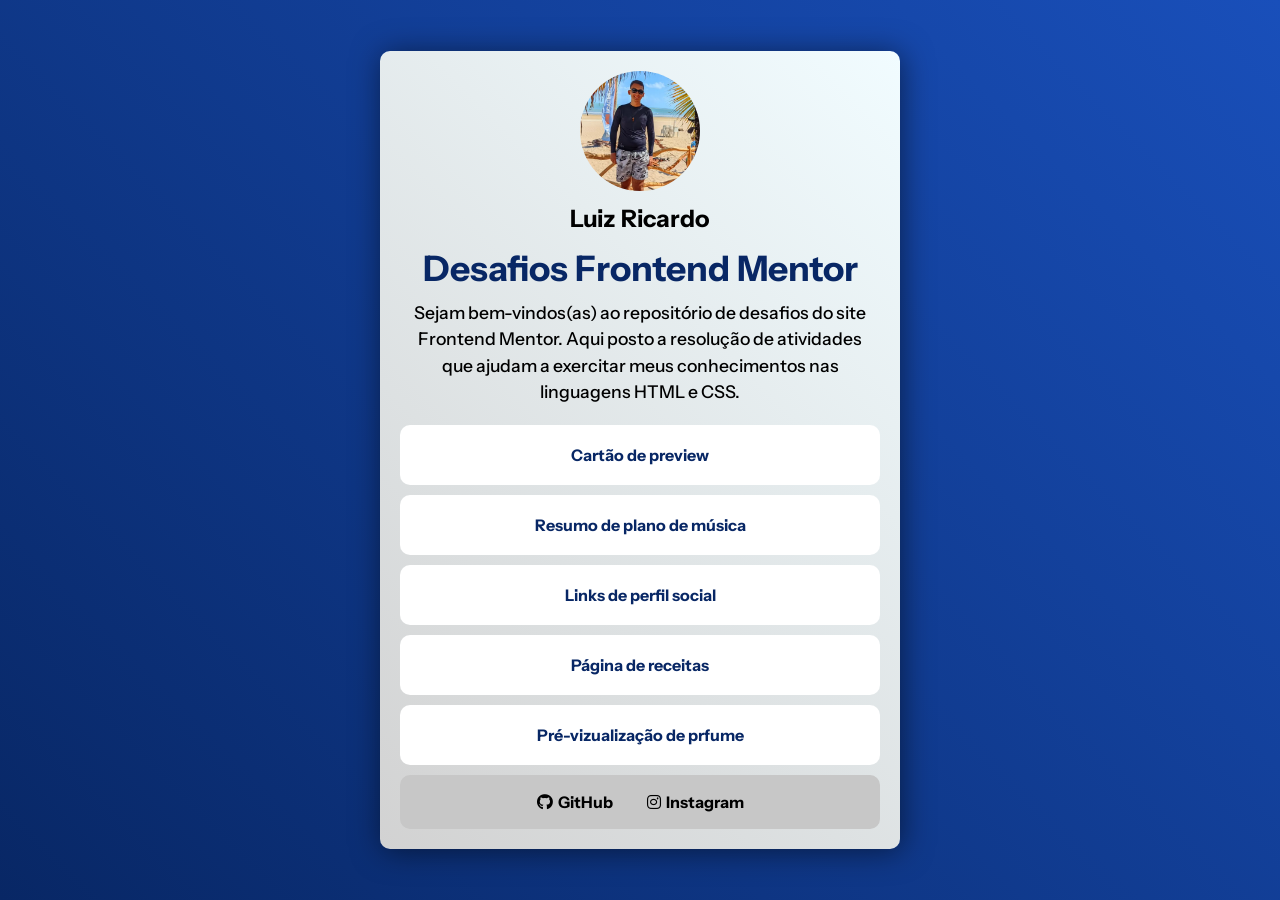
==== index.html @ e9e6342b "Organização dos arquivos da página inicial e ajustes no arredondamento de cantos dos links de redes " ====
<!DOCTYPE html>
<html lang="pt-br">
<head>
    <meta charset="UTF-8">
    <meta name="viewport" content="width=device-width, initial-scale=1.0">
    <title>Repositório de Desafios do Frontend Mentor</title>

    <link rel="stylesheet" href="pagina-inicial/style.css">
    <link rel="stylesheet" href="pagina-inicial/media-query.css">
    <link rel="stylesheet" href="https://cdnjs.cloudflare.com/ajax/libs/font-awesome/6.7.2/css/all.min.css">
    <link rel="shortcut icon" href="pagina-inicial/favicon.jpg" type="image/x-icon">
</head>
<body>
    <section>
        <img src="pagina-inicial/foto-perfil.png" alt="Foto de perfil">

        <p class="nome">Luiz Ricardo</p>

        <h1>Desafios Frontend Mentor</h1>

        <p>Sejam bem-vindos(as) ao repositório de desafios do site Frontend Mentor. Aqui posto a resolução de atividades que ajudam a exercitar meus conhecimentos nas linguagens HTML e CSS.</p>

        <a href="https://luizricardo08.github.io/DESAFIOS-FRONTEND-MENTOR/carao-de-preview-blog/" target="_blank">Cartão de preview</a>

        <a href="https://luizricardo08.github.io/DESAFIOS-FRONTEND-MENTOR/componente-de-resumo-de-pedido/" target="_blank">Resumo de plano de música</a>

        <a href="https://luizricardo08.github.io/DESAFIOS-FRONTEND-MENTOR/links-de-perfil-social/" target="_blank">Links de perfil social</a>

        <a href="https://luizricardo08.github.io/DESAFIOS-FRONTEND-MENTOR/pagina-de-receitas/" target="_blank">Página de receitas</a>

        <a href="https://luizricardo08.github.io/DESAFIOS-FRONTEND-MENTOR/pre-vizualizacao-perfume/" target="_blank">Pré-vizualização de prfume</a>

        <div class="social">
            <div class="links">
                <a href="https://github.com/LuizRicardo08" target="_blank"><i class="fa-brands fa-github"></i>GitHub</a>

                <a href="https://www.instagram.com/lricardo.psm/" target="_blank"><i class="fa-brands fa-instagram"></i>Instagram</a>
            </div>
        </div>
    </section>
</body>
</html>
---- pagina-inicial/style.css ----
@charset "UTF-8";

@import url('https://fonts.googleapis.com/css2?family=Instrument+Sans:ital,wght@0,400..700;1,400..700&display=swap');

:root{
    --cor1--gradiente: #D2D2D2;
    --cor2-gradiente: #F1FCFF;
    --cor-destaque: #082765;
    --cor-sombra: hsla(217, 100%, 16%, 0.403);
    --cor-sombra-celular: rgba(0, 0, 0, 0.504);
    --cor-social: rgb(199, 199, 199);

    --fonte-principal: "Instrument Sans", sans-serif;
}

* {
    padding: 0px;
    margin: 0px;
    font-family: Arial, Helvetica, sans-serif;
    box-sizing: border-box;
}

body{
    display: flex;
    justify-content: center;
    align-items: center;
    
    min-height: 100vh;
    background-color: var(--cor-destaque);
}

img{
    display: block;
    border-radius: 100%;
    height: 120px;
    margin: auto;
}

section{
    background-image: linear-gradient(45deg, var(--cor1--gradiente), var(--cor2-gradiente));
    padding: 20px;
    border-radius: 10px;
    margin: 20px;
    box-shadow: 2px 2px 30px var(--cor-sombra-celular);
    max-width: 610px;
}

.nome{
    font-weight: 900;
    font-size: 1.5em;
}

section h1{
    font-family: var(--fonte-principal);
    color: var(--cor-destaque);
    font-size: 2.2em;
    text-align: center;
    font-weight: bolder;
    padding-left: 5px;
    padding-right: 5px;
}

section p{
    font-family: var(--fonte-principal);
    line-height: 1.5em;
    padding: 10px;
    font-weight: 500;
    text-align: center;
    max-width: 480px;
    font-size: 1.1em;
}

section > a{
    display: block;
    text-decoration: none;
    color: var(--cor-destaque);
    font-family: var(--fonte-principal);
    font-weight: 700;
    background-color: white;
    width: 100%;
    text-align: center;
    padding: 20px;
    margin-top: 10px;
    border-radius: 10px;
    transition: 0.3s;
}

section a:hover{
    background-color: var(--cor-destaque);
    color: white;
    box-shadow: 0px 0px 20px var(--cor-sombra);
}

.social{
    text-align: center;
    width: 100%;
    padding: 10px;
    background-color: var(--cor-social);
    margin-top: 10px;
    border-radius: 10px;
}

.social a{
    font-family: var(--fonte-principal);
    text-decoration: none;
    color: black;
    font-weight: 800;
    padding: 7px;
    border-radius: 7px;
    transition: 0.3s;
}

.social a:hover{
    background-color: black;
    color: white;
}

.social i{
    padding-right: 5px;
}

.links{
    display: flex;
    justify-content: center;
    gap: clamp(0px, 2vw, 20px);
}
---- pagina-inicial/media-query.css ----
@charset "UTF-8";

:root{
    --cor-grdiente1: #082765;
    --cor-grdiente2: #194fba;
}

@media screen and (min-width: 650px){
    body{
        background-image: linear-gradient(45deg, var(--cor-grdiente1), var(--cor-grdiente2));
    }
}
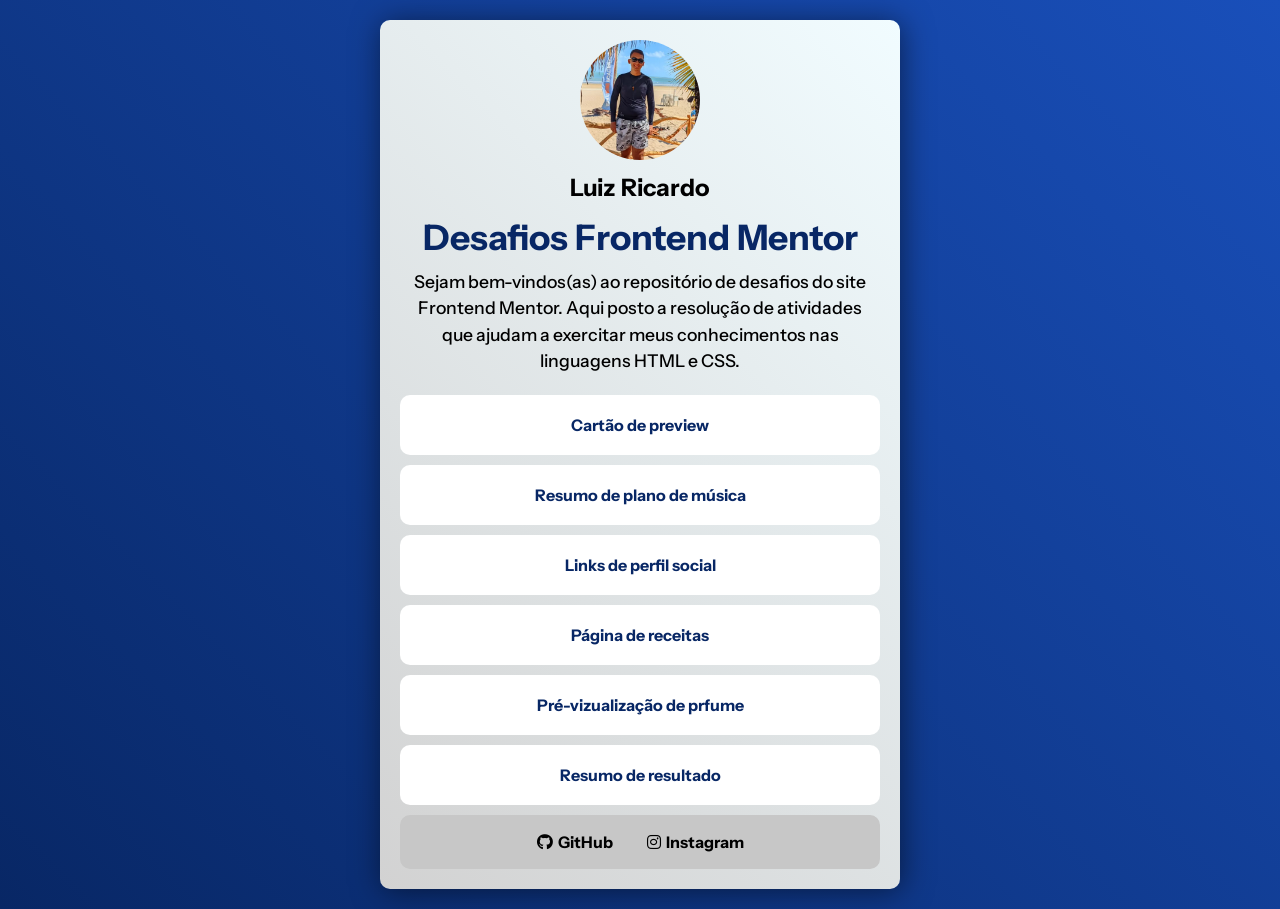
==== commit 56fddbc5: "Adição de novo desafio." ====
--- a/index.html
+++ b/index.html
@@ -30,6 +30,8 @@
 
         <a href="https://luizricardo08.github.io/DESAFIOS-FRONTEND-MENTOR/pre-vizualizacao-perfume/" target="_blank">Pré-vizualização de prfume</a>
 
+        <a href="https://luizricardo08.github.io/DESAFIOS-FRONTEND-MENTOR/resumo-de-resultado/" target="_blank">Resumo de resultado</a>
+
         <div class="social">
             <div class="links">
                 <a href="https://github.com/LuizRicardo08" target="_blank"><i class="fa-brands fa-github"></i>GitHub</a>
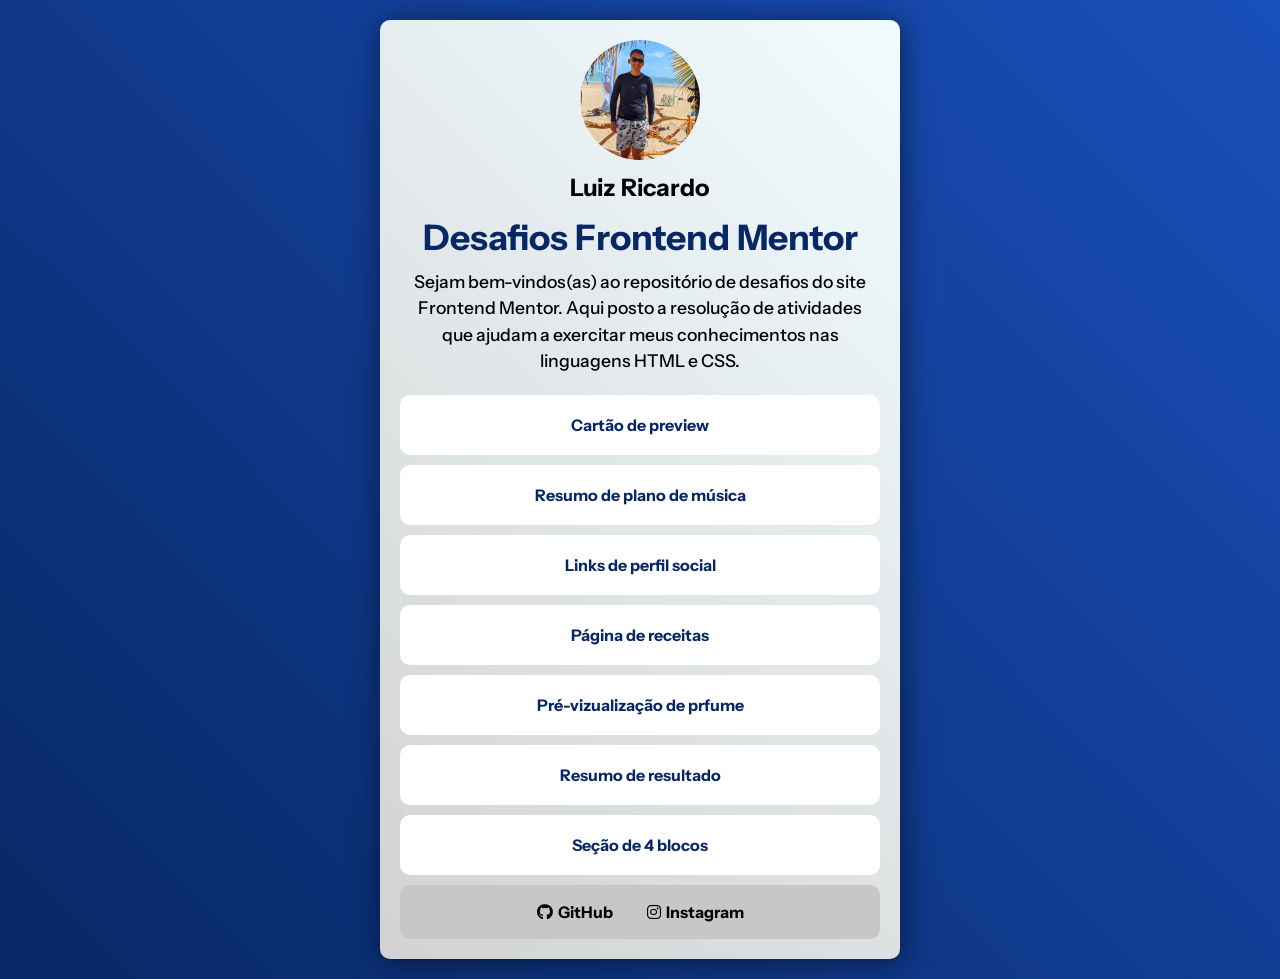
==== commit 6217f01c: "Atualização do index" ====
--- a/index.html
+++ b/index.html
@@ -32,6 +32,8 @@
 
         <a href="https://luizricardo08.github.io/DESAFIOS-FRONTEND-MENTOR/resumo-de-resultado/" target="_blank">Resumo de resultado</a>
 
+        <a href="https://luizricardo08.github.io/DESAFIOS-FRONTEND-MENTOR/secao-de-4-cartoes/" target="_blank">Seção de 4 blocos</a>
+
         <div class="social">
             <div class="links">
                 <a href="https://github.com/LuizRicardo08" target="_blank"><i class="fa-brands fa-github"></i>GitHub</a>
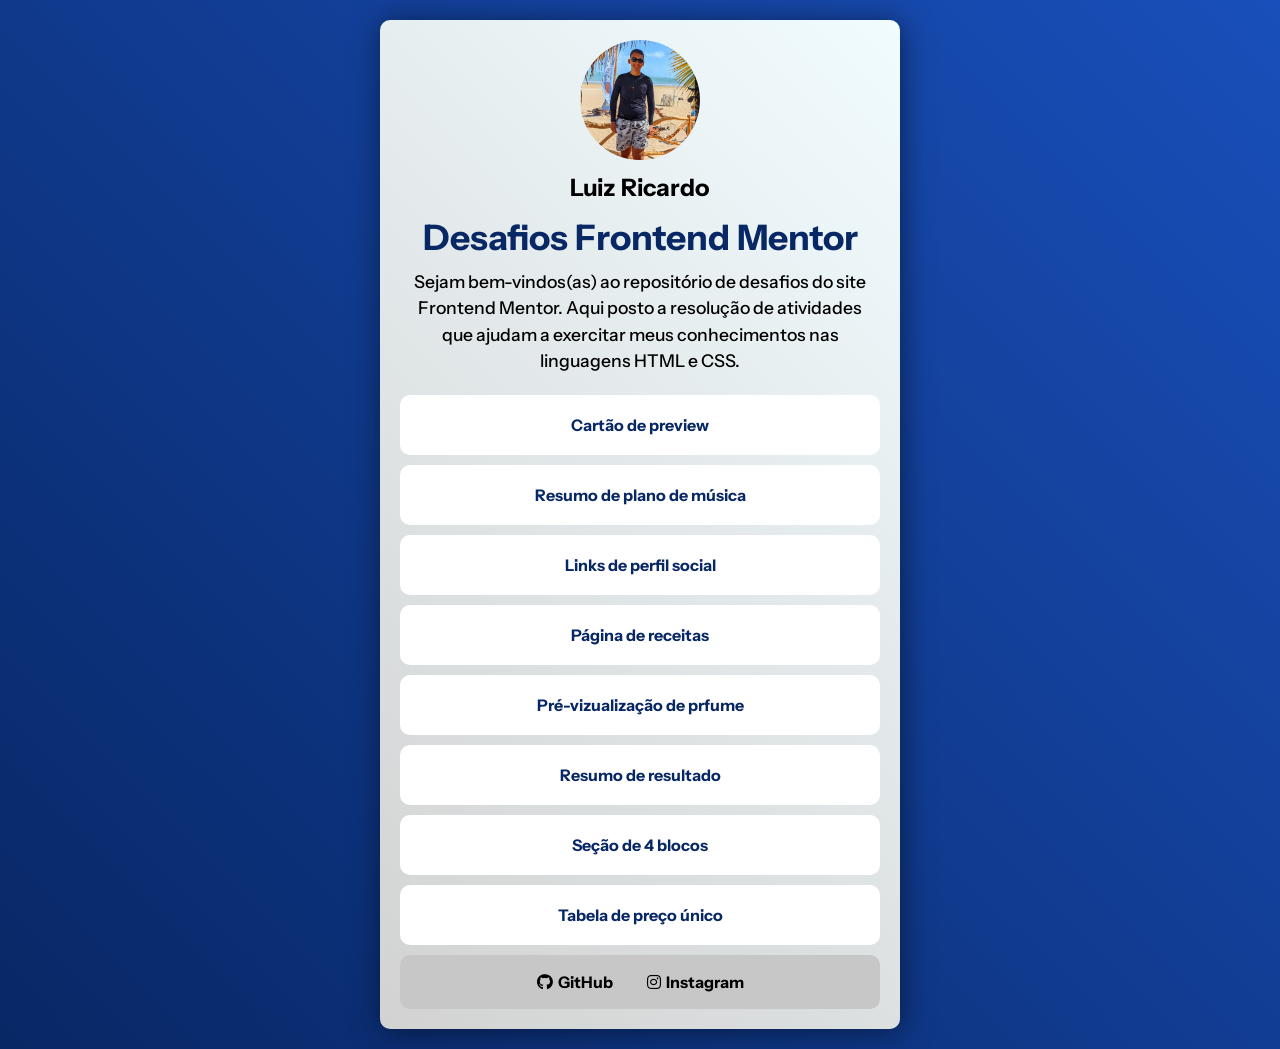
==== commit 38622f47: "Adição de novo desafio e atualização do index" ====
--- a/index.html
+++ b/index.html
@@ -34,6 +34,8 @@
 
         <a href="https://luizricardo08.github.io/DESAFIOS-FRONTEND-MENTOR/secao-de-4-cartoes/" target="_blank">Seção de 4 blocos</a>
 
+        <a href="https://luizricardo08.github.io/DESAFIOS-FRONTEND-MENTOR/tabela-de-preço-unico/" target="_blank">Tabela de preço único</a>
+
         <div class="social">
             <div class="links">
                 <a href="https://github.com/LuizRicardo08" target="_blank"><i class="fa-brands fa-github"></i>GitHub</a>
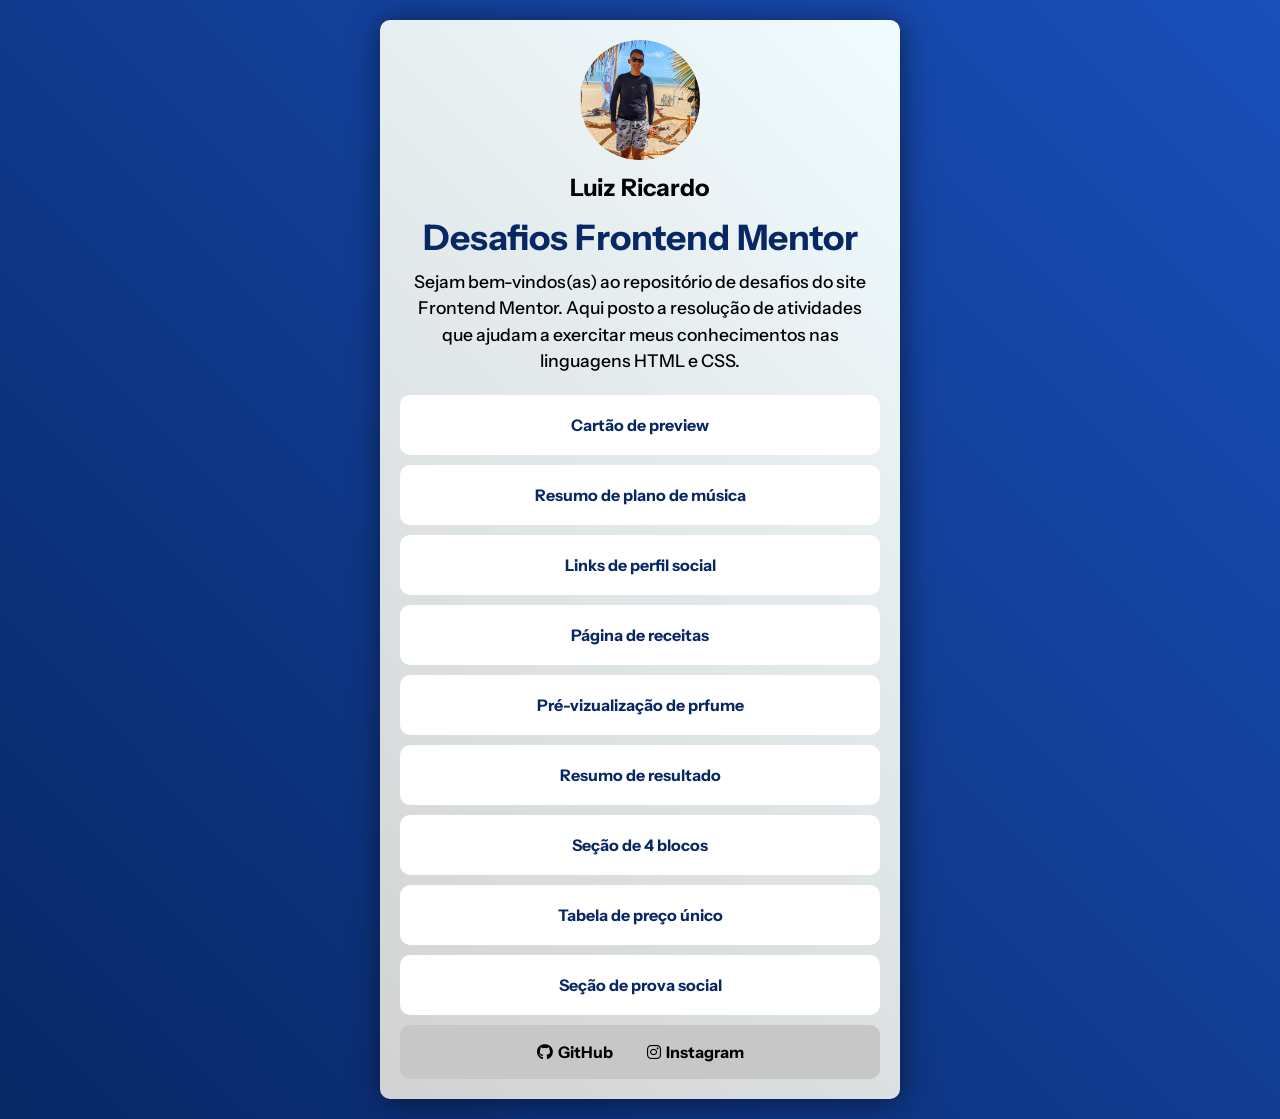
==== commit 7e125ec5: "Adição de novo desafio: seção de prova social" ====
--- a/index.html
+++ b/index.html
@@ -36,6 +36,8 @@
 
         <a href="https://luizricardo08.github.io/DESAFIOS-FRONTEND-MENTOR/tabela-de-preço-unico/" target="_blank">Tabela de preço único</a>
 
+        <a href="https://luizricardo08.github.io/DESAFIOS-FRONTEND-MENTOR/secao-de-prova-social/" target="_blank">Seção de prova social</a>
+
         <div class="social">
             <div class="links">
                 <a href="https://github.com/LuizRicardo08" target="_blank"><i class="fa-brands fa-github"></i>GitHub</a>
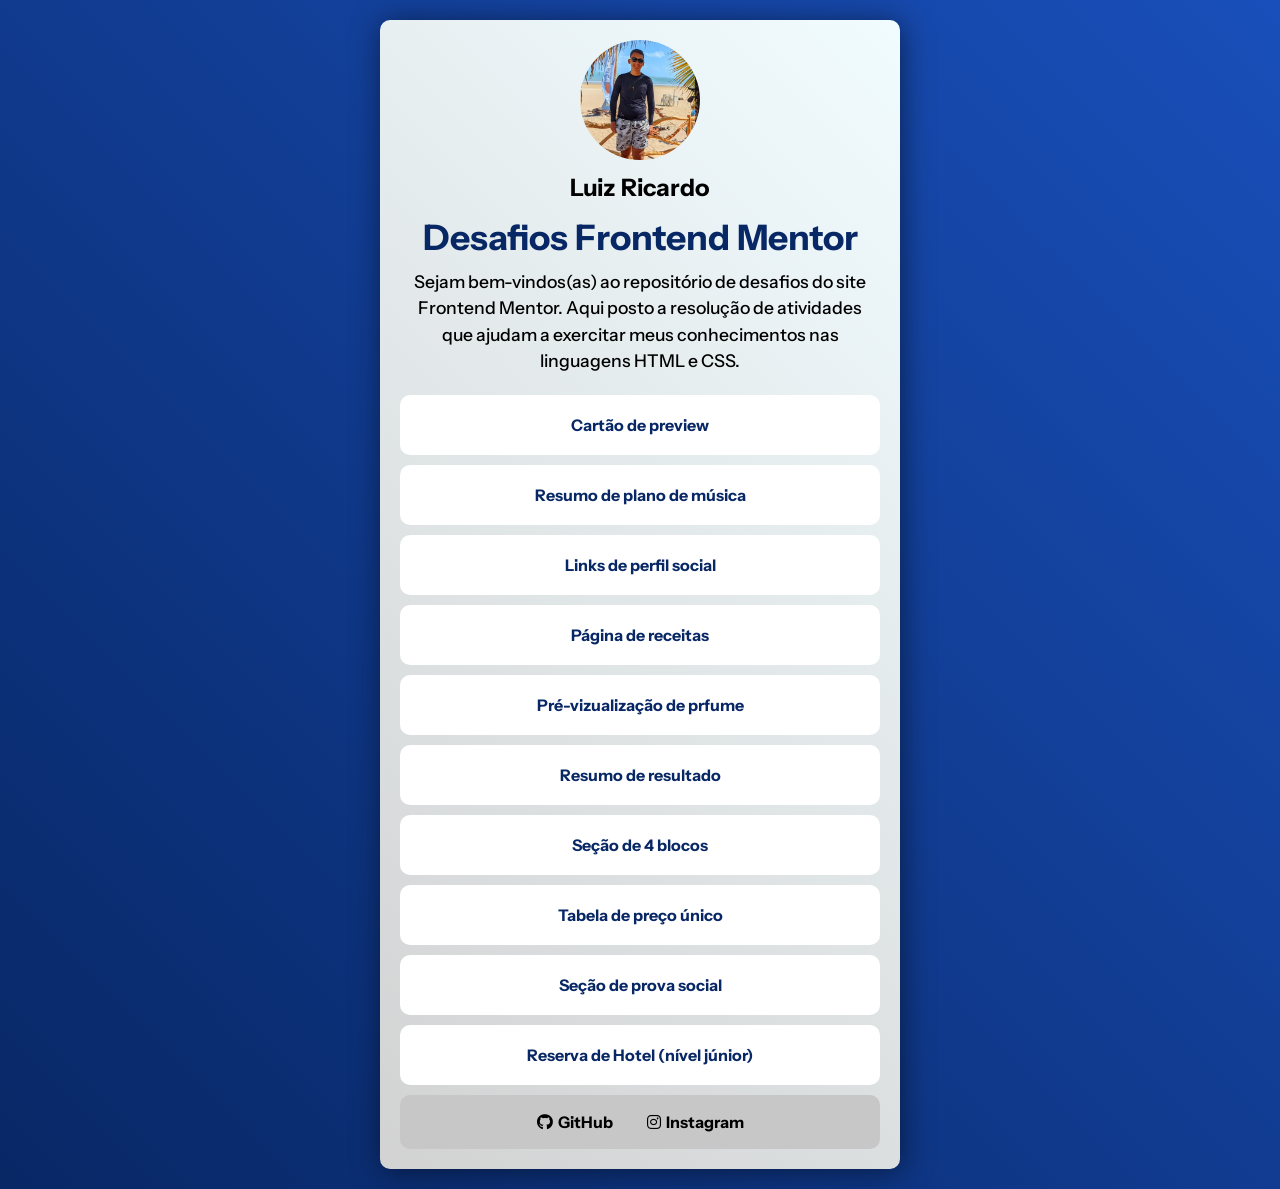
==== commit f654ea73: "Atualização do index e adição de novo desafio nível júnior. Ainda tem alguns problemas de responsivi" ====
--- a/index.html
+++ b/index.html
@@ -37,6 +37,8 @@
         <a href="https://luizricardo08.github.io/DESAFIOS-FRONTEND-MENTOR/tabela-de-preço-unico/" target="_blank">Tabela de preço único</a>
 
         <a href="https://luizricardo08.github.io/DESAFIOS-FRONTEND-MENTOR/secao-de-prova-social/" target="_blank">Seção de prova social</a>
+        
+        <a href="https://luizricardo08.github.io/DESAFIOS-FRONTEND-MENTOR/confirmacao-de-reserva-hotel/" target="_blank">Reserva de Hotel (nível júnior)</a>
 
         <div class="social">
             <div class="links">
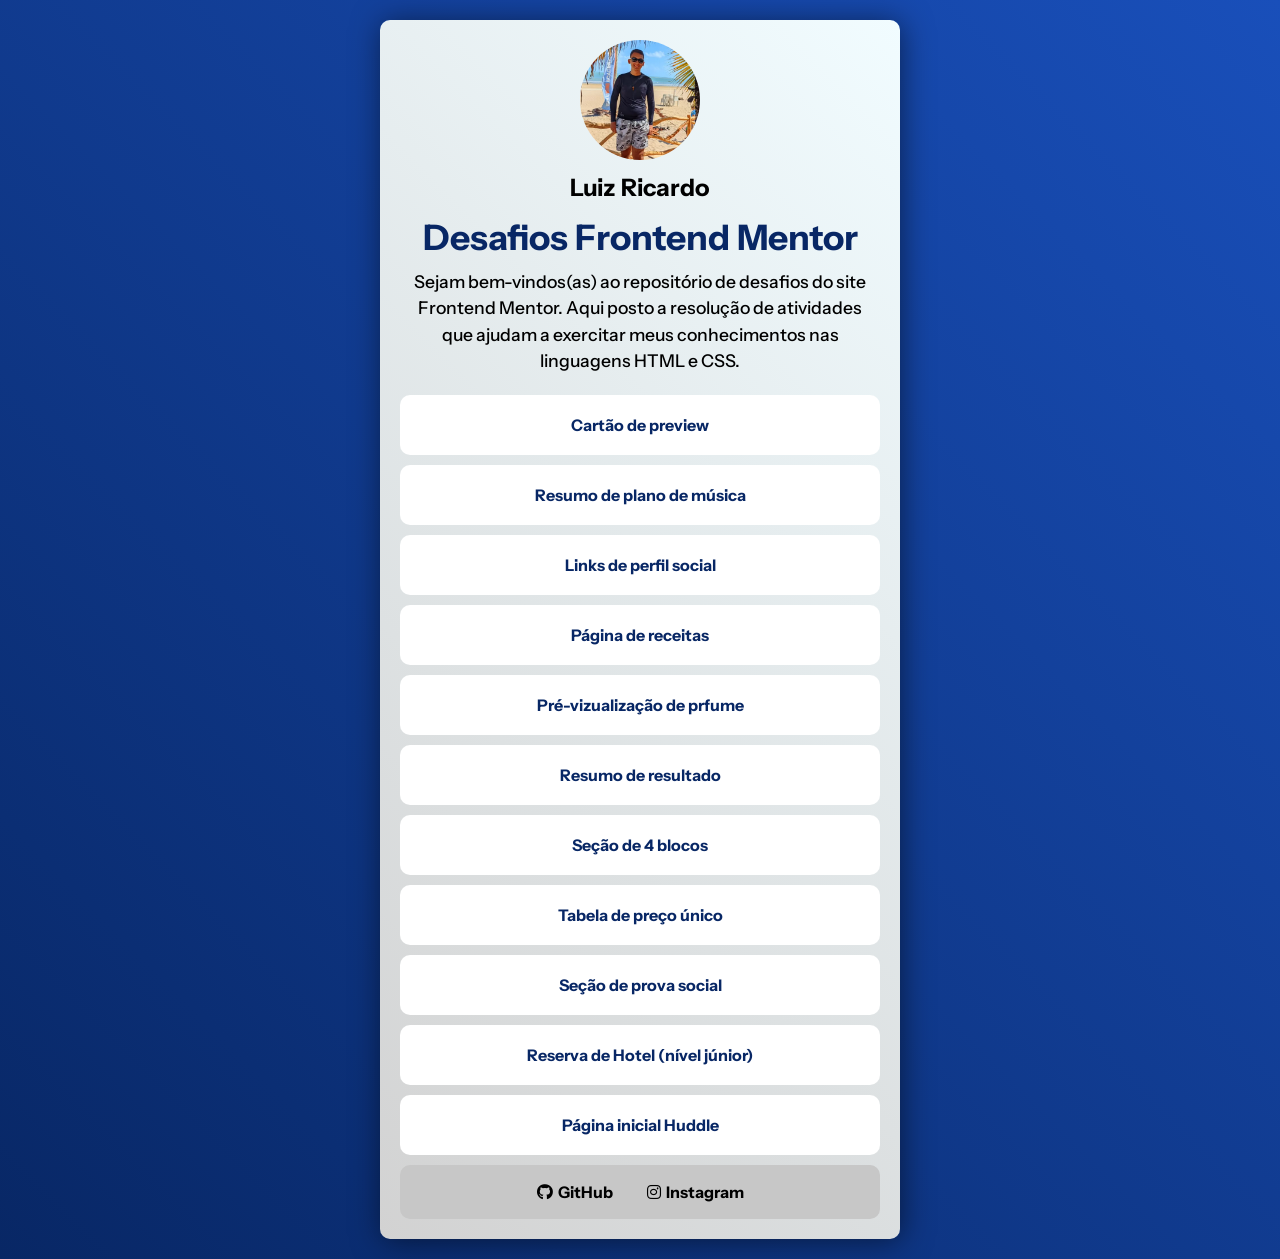
==== commit 866a17fa: "Adição de novo desafio" ====
--- a/index.html
+++ b/index.html
@@ -40,6 +40,8 @@
         
         <a href="https://luizricardo08.github.io/DESAFIOS-FRONTEND-MENTOR/confirmacao-de-reserva-hotel/" target="_blank">Reserva de Hotel (nível júnior)</a>
 
+        <a href="https://luizricardo08.github.io/DESAFIOS-FRONTEND-MENTOR/pagina-inicial-huddle/" target="_blank">Página inicial Huddle</a>
+
         <div class="social">
             <div class="links">
                 <a href="https://github.com/LuizRicardo08" target="_blank"><i class="fa-brands fa-github"></i>GitHub</a>
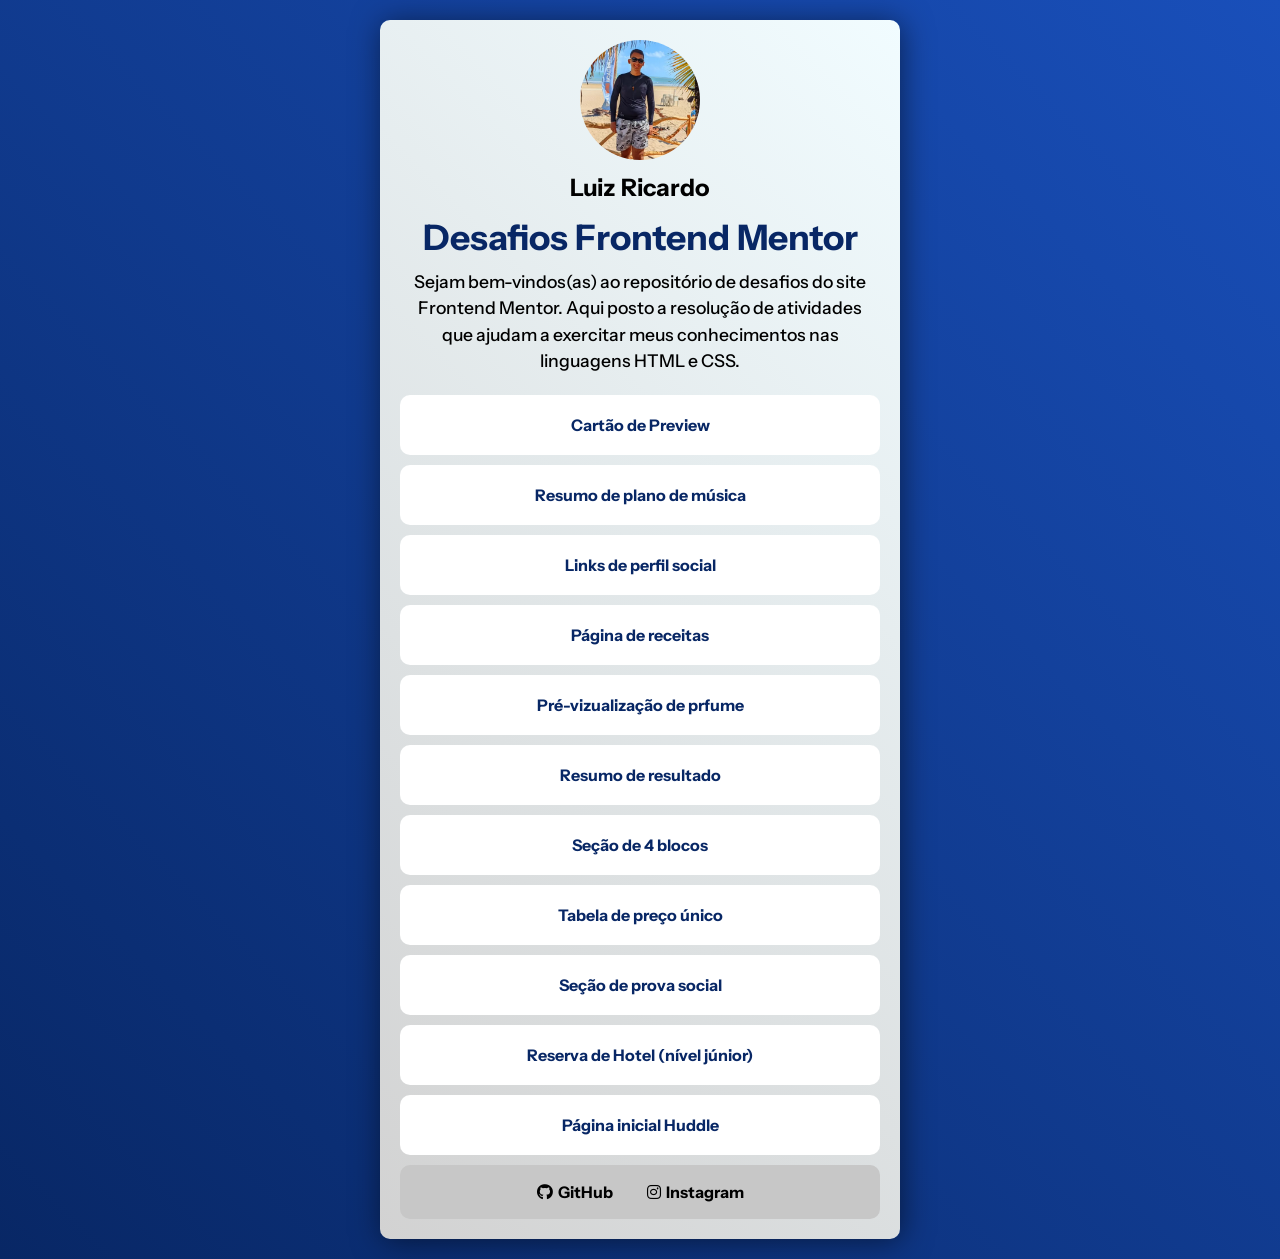
==== commit 01224b1f: "Melhora na criação dos links no index" ====
--- a/index.html
+++ b/index.html
@@ -20,27 +20,8 @@
 
         <p>Sejam bem-vindos(as) ao repositório de desafios do site Frontend Mentor. Aqui posto a resolução de atividades que ajudam a exercitar meus conhecimentos nas linguagens HTML e CSS.</p>
 
-        <a href="https://luizricardo08.github.io/DESAFIOS-FRONTEND-MENTOR/carao-de-preview-blog/" target="_blank">Cartão de preview</a>
-
-        <a href="https://luizricardo08.github.io/DESAFIOS-FRONTEND-MENTOR/componente-de-resumo-de-pedido/" target="_blank">Resumo de plano de música</a>
-
-        <a href="https://luizricardo08.github.io/DESAFIOS-FRONTEND-MENTOR/links-de-perfil-social/" target="_blank">Links de perfil social</a>
-
-        <a href="https://luizricardo08.github.io/DESAFIOS-FRONTEND-MENTOR/pagina-de-receitas/" target="_blank">Página de receitas</a>
-
-        <a href="https://luizricardo08.github.io/DESAFIOS-FRONTEND-MENTOR/pre-vizualizacao-perfume/" target="_blank">Pré-vizualização de prfume</a>
-
-        <a href="https://luizricardo08.github.io/DESAFIOS-FRONTEND-MENTOR/resumo-de-resultado/" target="_blank">Resumo de resultado</a>
-
-        <a href="https://luizricardo08.github.io/DESAFIOS-FRONTEND-MENTOR/secao-de-4-cartoes/" target="_blank">Seção de 4 blocos</a>
-
-        <a href="https://luizricardo08.github.io/DESAFIOS-FRONTEND-MENTOR/tabela-de-preço-unico/" target="_blank">Tabela de preço único</a>
-
-        <a href="https://luizricardo08.github.io/DESAFIOS-FRONTEND-MENTOR/secao-de-prova-social/" target="_blank">Seção de prova social</a>
-        
-        <a href="https://luizricardo08.github.io/DESAFIOS-FRONTEND-MENTOR/confirmacao-de-reserva-hotel/" target="_blank">Reserva de Hotel (nível júnior)</a>
-
-        <a href="https://luizricardo08.github.io/DESAFIOS-FRONTEND-MENTOR/pagina-inicial-huddle/" target="_blank">Página inicial Huddle</a>
+        <!-- Links -->
+        <div id="links"></div>
 
         <div class="social">
             <div class="links">
@@ -50,5 +31,7 @@
             </div>
         </div>
     </section>
+
+    <script src="pagina-inicial/script.js"></script>
 </body>
 </html>
--- a/pagina-inicial/style.css
+++ b/pagina-inicial/style.css
@@ -70,7 +70,7 @@
     font-size: 1.1em;
 }
 
-section > a{
+#links > a{
     display: block;
     text-decoration: none;
     color: var(--cor-destaque);
